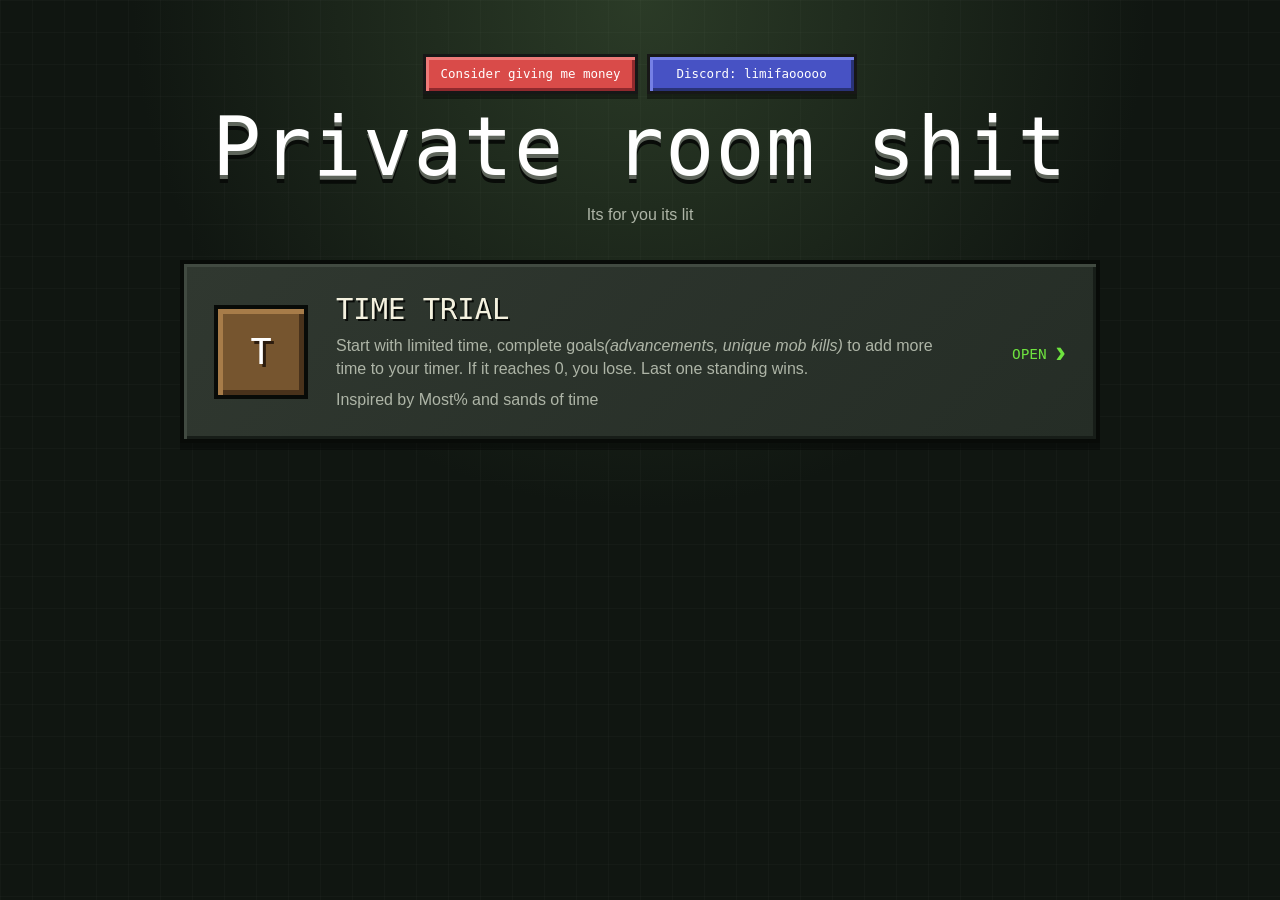
==== hub/index.html @ 6797eecd "initialgithub" ====
<!DOCTYPE html>
<html lang="en">
<head>
    <meta charset="UTF-8">
    <meta name="viewport" content="width=device-width, initial-scale=1.0">
    <title>Thomas Private room thingys</title>
    <link rel="stylesheet" href="style.css">
</head>
<body>
    <main class="hub">
        <header>
            <div class="social-links">
                <a class="social-button kofi-button" href="https://ko-fi.com/tchongass" target="_blank" rel="noopener noreferrer">Consider giving me money</a>
                <button class="social-button discord-button" id="discord-button" type="button">Discord: limifaooooo</button>
            </div>
            <h1>Private room shit</h1>
            <span>Its for you its lit</span>
        </header>

        <section class="game-list" aria-label="Minigames">
            <a class="game-card available" href="../timeTrial/">
                <span class="game-icon">T</span>
                <span class="game-copy">
                    <strong>TIME TRIAL</strong>
                    <span>Start with limited time, complete goals<em>(advancements, unique mob kills)</em> to add more time to your timer. If it reaches 0, you lose. Last one standing wins.</span>
                    <span>Inspired by Most% and sands of time</span>
                </span>
                <span class="play">OPEN <b>›</b></span>
            </a>
        </section>
    </main>
    <script src="script.js"></script>
</body>
</html>
---- hub/style.css ----
:root {
    --void: #101611;
    --edge: #080b08;
    --panel: #292f29;
    --panel-light: #414a41;
    --cream: #f4f1df;
    --muted: #aeb5a7;
    --lime: #6ee33f;
    --lime-dark: #347b24;
    --gold: #f5c542;
    --mc-font: "Minecraftory", "Minecraft Ten", "Press Start 2P", Impact, monospace;
}

* { box-sizing: border-box; }
body {
    margin: 0;
    min-height: 100vh;
    color: var(--cream);
    background-color: var(--void);
    background-image:
        linear-gradient(rgba(255,255,255,.018) 1px, transparent 1px),
        linear-gradient(90deg, rgba(255,255,255,.018) 1px, transparent 1px),
        radial-gradient(circle at 50% 0, #2b3b27 0, transparent 46%);
    background-size: 32px 32px, 32px 32px, auto;
    font-family: "Segoe UI", Arial, sans-serif;
}

.hub { width: min(920px, calc(100% - 28px)); margin: 0 auto; padding: clamp(28px, 6vh, 64px) 0 70px; }
header { margin-bottom: 36px; text-align: center; }
.social-links { display: flex; justify-content: center; gap: 9px; margin-bottom: 16px; }
.social-button { min-width: 210px; padding: 10px 14px; border: 3px solid #171717; color: #fff; font-family: var(--mc-font); font-size: .78rem; font-weight: 400; line-height: 1.15; text-decoration: none; cursor: pointer; transition: transform .12s, filter .12s; }
.social-button:hover { filter: brightness(1.1); transform: translateY(-2px); }
.kofi-button { background: #d94b49; box-shadow: inset 3px 3px #ed7a78, inset -3px -3px #8f292d, 0 5px 0 rgba(0,0,0,.4); }
.discord-button { background: #4752c4; box-shadow: inset 3px 3px #7580e5, inset -3px -3px #293276, 0 5px 0 rgba(0,0,0,.4); }
header h1 { margin: 0; color: #fff; font-family: var(--mc-font); font-size: clamp(2.7rem, 8vw, 5.1rem); font-weight: 400; line-height: .9; letter-spacing: .015em; text-shadow: 0 4px #5e655b, 0 8px var(--edge); }
header span { display: block; margin-top: 22px; color: var(--muted); font-size: 1rem; }

.game-list { display: flex; flex-direction: column; gap: 19px; }
.game-card { position: relative; display: flex; align-items: center; gap: 28px; min-height: 178px; padding: 28px 30px; border: 4px solid var(--edge); background: linear-gradient(135deg, #303830, #252d26); color: inherit; text-decoration: none; box-shadow: inset 3px 3px 0 var(--panel-light), inset -3px -3px 0 #171d18, 0 7px 0 rgba(0,0,0,.38); transition: transform .13s, filter .13s, border-color .13s; }
.game-card.available:hover { transform: translateY(-3px); filter: brightness(1.08); border-color: var(--lime); }
.game-card.available:active { transform: translateY(3px); box-shadow: inset 3px 3px 0 var(--panel-light), inset -3px -3px 0 #171d18, 0 2px 0 rgba(0,0,0,.38); }
.game-icon { display: grid; place-items: center; width: 94px; height: 94px; flex: 0 0 94px; border: 4px solid var(--edge); background: #76552f; color: #fff; font-family: var(--mc-font); font-size: 2.2rem; text-shadow: 3px 3px #2c1c0e; box-shadow: inset 5px 5px #a77c49, inset -5px -5px #49321b; }
.game-copy { display: flex; flex: 1; flex-direction: column; align-items: flex-start; gap: 8px; min-width: 0; }
.game-copy strong { font-family: var(--mc-font); font-size: 1.8rem; font-weight: 400; text-shadow: 2px 2px var(--edge); }
.game-copy > span { color: var(--muted); font-size: 1rem; line-height: 1.45; }
.play { min-width: 92px; color: var(--lime); font-family: var(--mc-font); font-size: .9rem; text-align: right; }
.play b { font-family: Arial, sans-serif; font-size: 2rem; vertical-align: -3px; }

@media (max-width: 600px) {
    .hub { padding-top: 24px; }
    .social-links { flex-direction: column; align-items: center; }
    .social-button { width: min(100%, 310px); }
    header { margin-bottom: 25px; }
    header h1 { font-size: 3rem; }
    .game-card { align-items: flex-start; gap: 15px; min-height: 0; padding: 17px; }
    .game-icon { width: 58px; height: 58px; flex-basis: 58px; font-size: 1.6rem; }
    .game-copy strong { font-size: 1.05rem; }
    .play { position: absolute; right: 15px; bottom: 13px; }
    .game-copy > span { padding-right: 48px; }
}
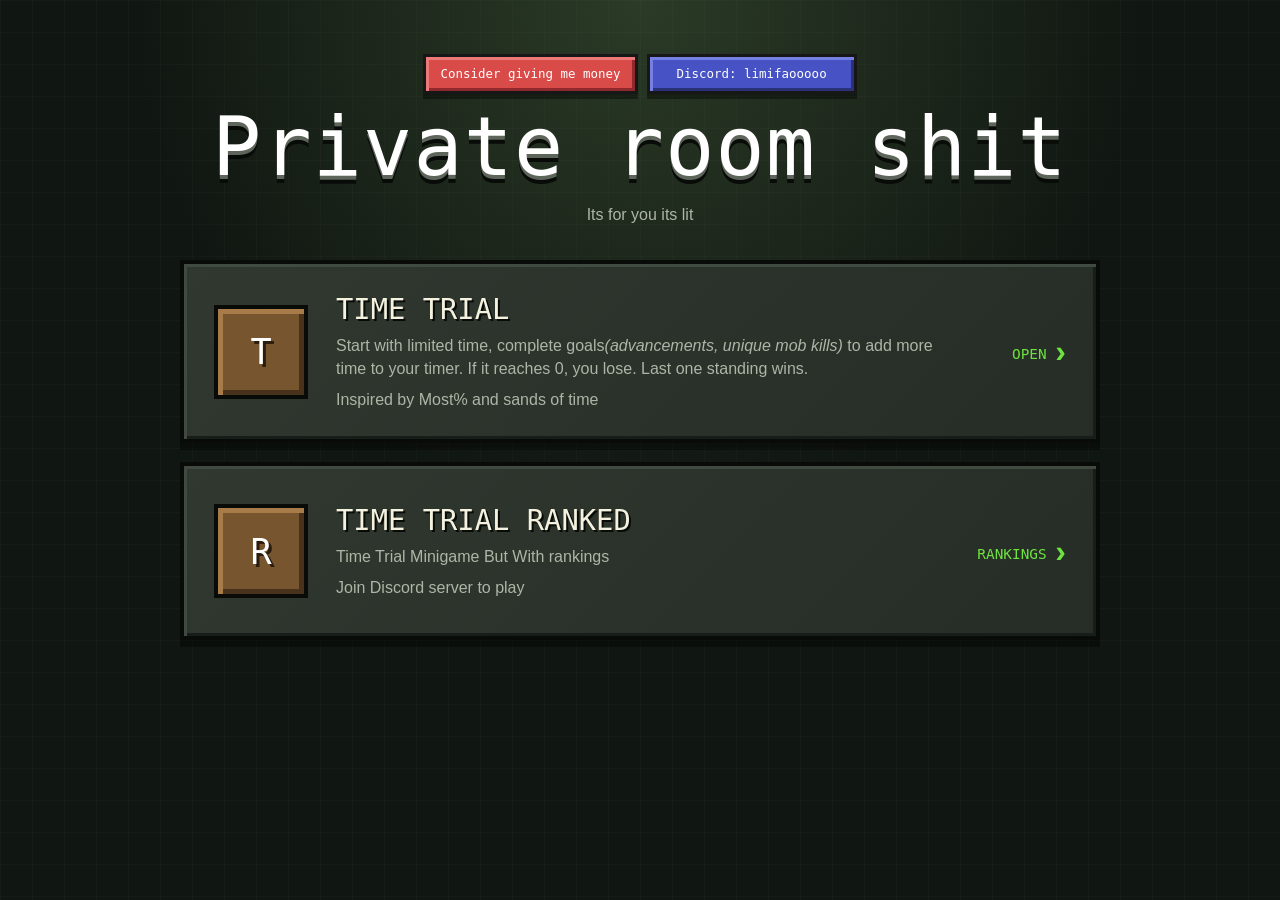
==== commit 5bad70aa: "ranked" ====
--- a/hub/index.html
+++ b/hub/index.html
@@ -27,6 +27,15 @@
                 </span>
                 <span class="play">OPEN <b>›</b></span>
             </a>
+            <a class="game-card available" href="../timeTrialRanked/">
+                <span class="game-icon">R</span>
+                <span class="game-copy">
+                    <strong>TIME TRIAL RANKED</strong>
+                    <span>Time Trial Minigame But With rankings</span>
+                    <span>Join Discord server to play</span>
+                </span>
+                <span class="play">RANKINGS <b>›</b></span>
+            </a>
         </section>
     </main>
     <script src="script.js"></script>
